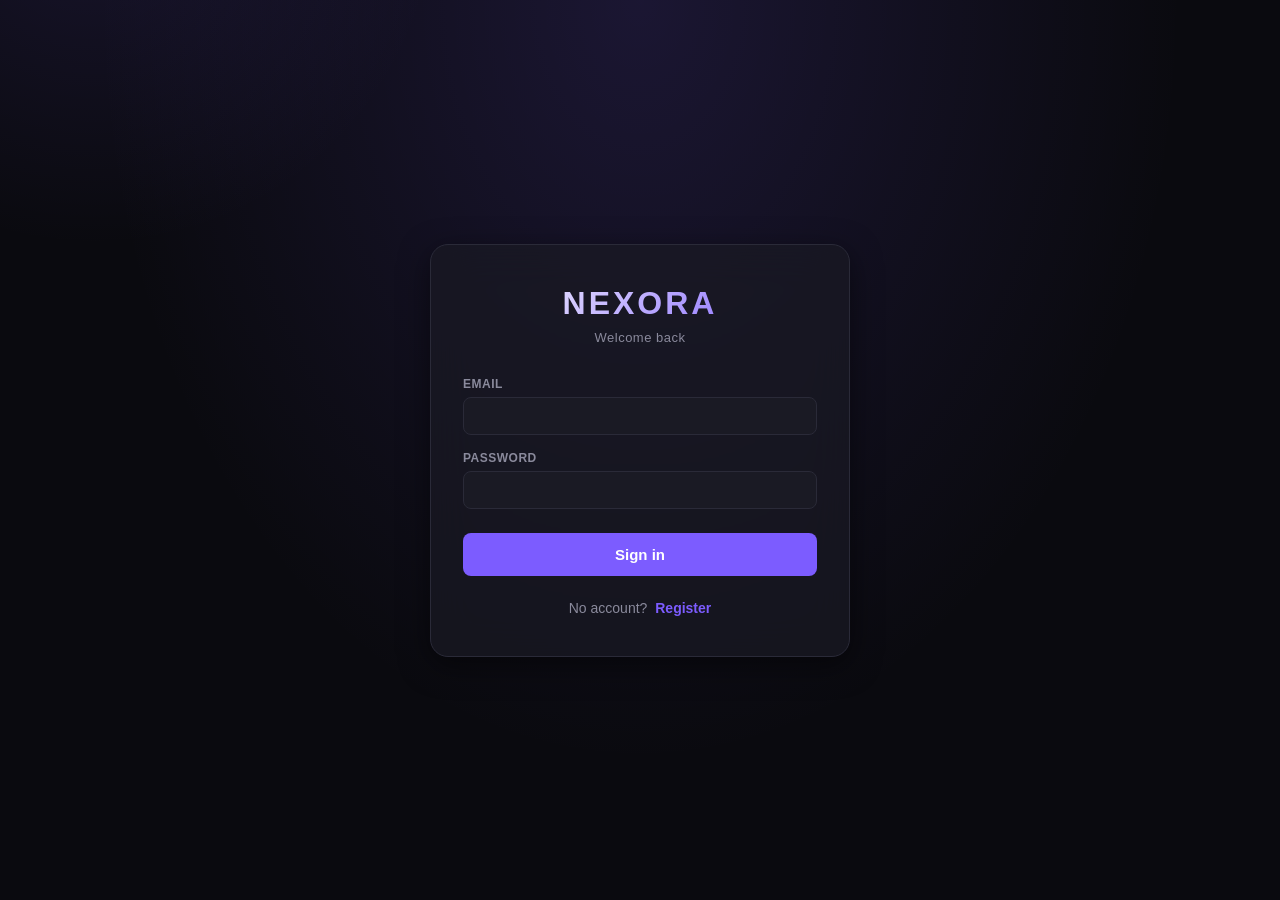
==== login.html @ d71173eb "Create login.html" ====
<!DOCTYPE html>
<html lang="en" data-theme="dark">
<head>
  <meta charset="UTF-8">
  <meta name="viewport" content="width=device-width, initial-scale=1.0">
  <title>Sign in — NEXORA</title>
  <link rel="stylesheet" href="css/global.css">
  <link rel="stylesheet" href="css/auth.css">
</head>
<body>
  <div class="auth-page">
    <div id="login-card" class="auth-card">
      <div class="auth-logo">
        <div class="auth-logo-text">NEXORA</div>
      </div>
      <div class="auth-tagline">Welcome back</div>

      <form id="login-form" class="auth-form" autocomplete="on">
        <div class="form-group">
          <label class="form-label" for="login-email">Email</label>
          <input id="login-email" name="email" type="email" required autocomplete="email">
        </div>
        <div class="form-group">
          <label class="form-label" for="login-password">Password</label>
          <input id="login-password" name="password" type="password" required autocomplete="current-password">
        </div>
        <div class="auth-error" id="auth-error"></div>
        <button type="submit" class="btn btn-primary auth-submit">Sign in</button>
      </form>

      <div class="auth-switch">
        No account? <a href="register.html">Register</a>
      </div>
    </div>

    <div id="mfa-card" class="auth-card hidden">
      <div class="auth-logo">
        <div class="auth-logo-text">NEXORA</div>
      </div>
      <div class="auth-tagline">Two-factor authentication</div>

      <form id="mfa-form" class="auth-form">
        <div class="form-group">
          <label class="form-label" for="mfa-code">6-digit code from your app</label>
          <input id="mfa-code" name="code" class="mfa-code-input" maxlength="6" inputmode="numeric" placeholder="000000" required autofocus>
        </div>
        <div class="auth-error" id="mfa-error"></div>
        <button type="submit" class="btn btn-primary auth-submit">Verify</button>
      </form>
    </div>
  </div>

  <script type="module" src="js/auth-page.js"></script>
</body>
</html>
---- css/global.css ----
:root {
  --bg-0: #0a0a0f;
  --bg-1: #12121a;
  --bg-2: #1a1a24;
  --bg-3: #23232f;
  --border: #2a2a38;
  --border-light: #35354a;
  --text-0: #ffffff;
  --text-1: #c9c9d6;
  --text-2: #8a8a9c;
  --text-3: #5a5a70;
  --accent: #7c5cff;
  --accent-hover: #9375ff;
  --accent-dim: rgba(124, 92, 255, 0.15);
  --success: #3ddc84;
  --error: #ff5a6e;
  --warning: #ffb547;
  --info: #4da6ff;
  --radius-sm: 8px;
  --radius: 12px;
  --radius-lg: 18px;
  --shadow-sm: 0 2px 8px rgba(0,0,0,0.3);
  --shadow: 0 8px 30px rgba(0,0,0,0.5);
  --shadow-glow: 0 0 30px rgba(124,92,255,0.35);
  --transition: 0.2s cubic-bezier(0.4, 0, 0.2, 1);
  --font: -apple-system, BlinkMacSystemFont, "Segoe UI", Roboto, "Helvetica Neue", Arial, sans-serif;
  --font-mono: "SF Mono", Monaco, "Cascadia Code", Consolas, monospace;
}

[data-theme="light"] {
  --bg-0: #f5f5fa;
  --bg-1: #ffffff;
  --bg-2: #f0f0f5;
  --bg-3: #e4e4ec;
  --border: #e0e0ea;
  --border-light: #d0d0dc;
  --text-0: #0a0a0f;
  --text-1: #2a2a38;
  --text-2: #6a6a7c;
  --text-3: #9a9aac;
  --shadow: 0 8px 30px rgba(0,0,0,0.08);
}

* {
  box-sizing: border-box;
  margin: 0;
  padding: 0;
}

html, body {
  height: 100%;
  font-family: var(--font);
  background: var(--bg-0);
  color: var(--text-1);
  -webkit-font-smoothing: antialiased;
  overflow: hidden;
}

body {
  transition: background var(--transition), color var(--transition);
}

a {
  color: var(--accent);
  text-decoration: none;
  transition: color var(--transition);
}
a:hover { color: var(--accent-hover); }

button {
  font-family: inherit;
  cursor: pointer;
  border: none;
  background: none;
  color: inherit;
  font-size: inherit;
}

input, textarea, select {
  font-family: inherit;
  font-size: 14px;
  color: var(--text-0);
  background: var(--bg-2);
  border: 1px solid var(--border);
  border-radius: var(--radius-sm);
  padding: 10px 14px;
  outline: none;
  transition: border-color var(--transition), background var(--transition), box-shadow var(--transition);
  width: 100%;
}

input:focus, textarea:focus, select:focus {
  border-color: var(--accent);
  box-shadow: 0 0 0 3px var(--accent-dim);
}

input::placeholder, textarea::placeholder {
  color: var(--text-3);
}

::-webkit-scrollbar { width: 8px; height: 8px; }
::-webkit-scrollbar-track { background: transparent; }
::-webkit-scrollbar-thumb {
  background: var(--border-light);
  border-radius: 4px;
}
::-webkit-scrollbar-thumb:hover { background: var(--text-3); }

/* ============ Buttons ============ */
.btn {
  display: inline-flex;
  align-items: center;
  justify-content: center;
  gap: 8px;
  padding: 10px 18px;
  border-radius: var(--radius-sm);
  font-weight: 500;
  font-size: 14px;
  transition: all var(--transition);
  white-space: nowrap;
  user-select: none;
  border: 1px solid transparent;
}

.btn-primary {
  background: var(--accent);
  color: #fff;
}
.btn-primary:hover:not(:disabled) {
  background: var(--accent-hover);
  box-shadow: var(--shadow-glow);
  transform: translateY(-1px);
}
.btn-primary:active:not(:disabled) { transform: translateY(0); }

.btn-ghost {
  background: transparent;
  color: var(--text-1);
  border-color: var(--border);
}
.btn-ghost:hover:not(:disabled) {
  background: var(--bg-2);
  border-color: var(--border-light);
  color: var(--text-0);
}

.btn-danger {
  background: transparent;
  color: var(--error);
  border-color: rgba(255,90,110,0.3);
}
.btn-danger:hover:not(:disabled) {
  background: rgba(255,90,110,0.1);
  border-color: var(--error);
}

.btn:disabled {
  opacity: 0.5;
  cursor: not-allowed;
}

.btn-icon {
  padding: 8px;
  width: 36px;
  height: 36px;
  border-radius: var(--radius-sm);
}

/* ============ Toast ============ */
#toast-container {
  position: fixed;
  top: 20px;
  right: 20px;
  z-index: 10000;
  display: flex;
  flex-direction: column;
  gap: 10px;
  max-width: 360px;
}

.toast {
  background: var(--bg-2);
  border: 1px solid var(--border-light);
  border-left: 3px solid var(--accent);
  padding: 14px 18px;
  border-radius: var(--radius);
  box-shadow: var(--shadow);
  font-size: 14px;
  color: var(--text-0);
  animation: slideInRight 0.3s cubic-bezier(0.4, 0, 0.2, 1);
  display: flex;
  gap: 12px;
  align-items: flex-start;
}
.toast.removing { animation: slideOutRight 0.3s forwards; }
.toast.success { border-left-color: var(--success); }
.toast.error { border-left-color: var(--error); }
.toast.warning { border-left-color: var(--warning); }
.toast.info { border-left-color: var(--info); }

.toast-icon {
  font-size: 18px;
  line-height: 1;
  flex-shrink: 0;
}
.toast.success .toast-icon { color: var(--success); }
.toast.error .toast-icon { color: var(--error); }
.toast.warning .toast-icon { color: var(--warning); }
.toast.info .toast-icon { color: var(--info); }

.toast-body { flex: 1; }
.toast-title { font-weight: 600; margin-bottom: 2px; }
.toast-msg { color: var(--text-2); font-size: 13px; }

@keyframes slideInRight {
  from { transform: translateX(120%); opacity: 0; }
  to { transform: translateX(0); opacity: 1; }
}
@keyframes slideOutRight {
  from { transform: translateX(0); opacity: 1; }
  to { transform: translateX(120%); opacity: 0; }
}

/* ============ Modal ============ */
.modal-backdrop {
  position: fixed;
  inset: 0;
  background: rgba(0,0,0,0.7);
  backdrop-filter: blur(6px);
  -webkit-backdrop-filter: blur(6px);
  display: flex;
  align-items: center;
  justify-content: center;
  z-index: 9000;
  animation: fadeIn 0.2s;
  padding: 20px;
}

.modal {
  background: var(--bg-1);
  border: 1px solid var(--border);
  border-radius: var(--radius-lg);
  box-shadow: var(--shadow);
  max-width: 480px;
  width: 100%;
  max-height: 90vh;
  overflow-y: auto;
  animation: scaleIn 0.25s cubic-bezier(0.4, 0, 0.2, 1);
}

.modal-header {
  display: flex;
  justify-content: space-between;
  align-items: center;
  padding: 20px 24px;
  border-bottom: 1px solid var(--border);
}
.modal-title { font-size: 16px; font-weight: 600; color: var(--text-0); }
.modal-close {
  color: var(--text-2);
  font-size: 22px;
  line-height: 1;
  padding: 4px 8px;
  border-radius: 6px;
  transition: all var(--transition);
}
.modal-close:hover { background: var(--bg-2); color: var(--text-0); }
.modal-body { padding: 24px; }
.modal-footer {
  display: flex;
  gap: 10px;
  justify-content: flex-end;
  padding: 16px 24px;
  border-top: 1px solid var(--border);
}

@keyframes fadeIn { from { opacity: 0; } to { opacity: 1; } }
@keyframes scaleIn {
  from { transform: scale(0.95); opacity: 0; }
  to { transform: scale(1); opacity: 1; }
}

/* ============ Avatar ============ */
.avatar {
  border-radius: 50%;
  background: linear-gradient(135deg, var(--accent), #4d3fbf);
  color: #fff;
  display: flex;
  align-items: center;
  justify-content: center;
  font-weight: 600;
  overflow: hidden;
  flex-shrink: 0;
  user-select: none;
}
.avatar img { width: 100%; height: 100%; object-fit: cover; }

.avatar-sm { width: 32px; height: 32px; font-size: 13px; }
.avatar-md { width: 44px; height: 44px; font-size: 16px; }
.avatar-lg { width: 72px; height: 72px; font-size: 26px; }
.avatar-xl { width: 120px; height: 120px; font-size: 44px; }

/* ============ Misc ============ */
.spinner {
  width: 18px;
  height: 18px;
  border: 2px solid var(--border-light);
  border-top-color: var(--accent);
  border-radius: 50%;
  animation: spin 0.8s linear infinite;
  display: inline-block;
}
@keyframes spin { to { transform: rotate(360deg); } }

.hidden { display: none !important; }

.online-dot {
  width: 10px;
  height: 10px;
  border-radius: 50%;
  background: var(--text-3);
  border: 2px solid var(--bg-1);
}
.online-dot.online { background: var(--success); box-shadow: 0 0 8px rgba(61,220,132,0.6); }
---- css/auth.css ----
.auth-page {
  min-height: 100vh;
  display: flex;
  align-items: center;
  justify-content: center;
  padding: 20px;
  background: radial-gradient(ellipse at top, rgba(124,92,255,0.15), transparent 60%), var(--bg-0);
  position: relative;
  overflow-y: auto;
}

.auth-page::before {
  content: '';
  position: absolute;
  top: -50%;
  left: -20%;
  width: 700px;
  height: 700px;
  background: radial-gradient(circle, rgba(124,92,255,0.12), transparent 70%);
  border-radius: 50%;
  animation: pulse 8s ease-in-out infinite;
  pointer-events: none;
}

@keyframes pulse {
  0%, 100% { transform: scale(1); opacity: 0.6; }
  50% { transform: scale(1.15); opacity: 0.9; }
}

.auth-card {
  width: 100%;
  max-width: 420px;
  background: rgba(26,26,36,0.7);
  backdrop-filter: blur(20px);
  -webkit-backdrop-filter: blur(20px);
  border: 1px solid var(--border);
  border-radius: var(--radius-lg);
  padding: 40px 32px;
  box-shadow: var(--shadow);
  animation: scaleIn 0.4s cubic-bezier(0.4, 0, 0.2, 1);
  position: relative;
  z-index: 1;
}

.auth-logo {
  text-align: center;
  margin-bottom: 8px;
}
.auth-logo-text {
  font-size: 32px;
  font-weight: 700;
  letter-spacing: 3px;
  background: linear-gradient(135deg, #fff 0%, var(--accent) 100%);
  -webkit-background-clip: text;
  -webkit-text-fill-color: transparent;
  background-clip: text;
}
.auth-tagline {
  text-align: center;
  color: var(--text-2);
  font-size: 13px;
  margin-bottom: 32px;
  letter-spacing: 0.5px;
}

.auth-form { display: flex; flex-direction: column; gap: 16px; }

.form-group { display: flex; flex-direction: column; gap: 6px; }
.form-label {
  font-size: 12px;
  font-weight: 600;
  color: var(--text-2);
  text-transform: uppercase;
  letter-spacing: 0.5px;
}
.form-hint { font-size: 12px; color: var(--text-3); }

.auth-submit {
  margin-top: 8px;
  padding: 12px;
  font-size: 15px;
  font-weight: 600;
}

.auth-switch {
  text-align: center;
  margin-top: 24px;
  font-size: 14px;
  color: var(--text-2);
}
.auth-switch a { font-weight: 600; margin-left: 4px; }

.auth-error {
  background: rgba(255,90,110,0.1);
  border: 1px solid rgba(255,90,110,0.3);
  color: var(--error);
  padding: 10px 14px;
  border-radius: var(--radius-sm);
  font-size: 13px;
  display: none;
}
.auth-error.show { display: block; animation: shake 0.4s; }

@keyframes shake {
  0%, 100% { transform: translateX(0); }
  25% { transform: translateX(-6px); }
  75% { transform: translateX(6px); }
}

/* 2FA verify */
.mfa-code-input {
  font-size: 24px;
  letter-spacing: 8px;
  text-align: center;
  font-family: var(--font-mono);
  padding: 14px;
}

.qr-container {
  display: flex;
  justify-content: center;
  padding: 20px;
  background: #fff;
  border-radius: var(--radius);
  margin: 16px 0;
}
.qr-container img, .qr-container svg { max-width: 220px; }
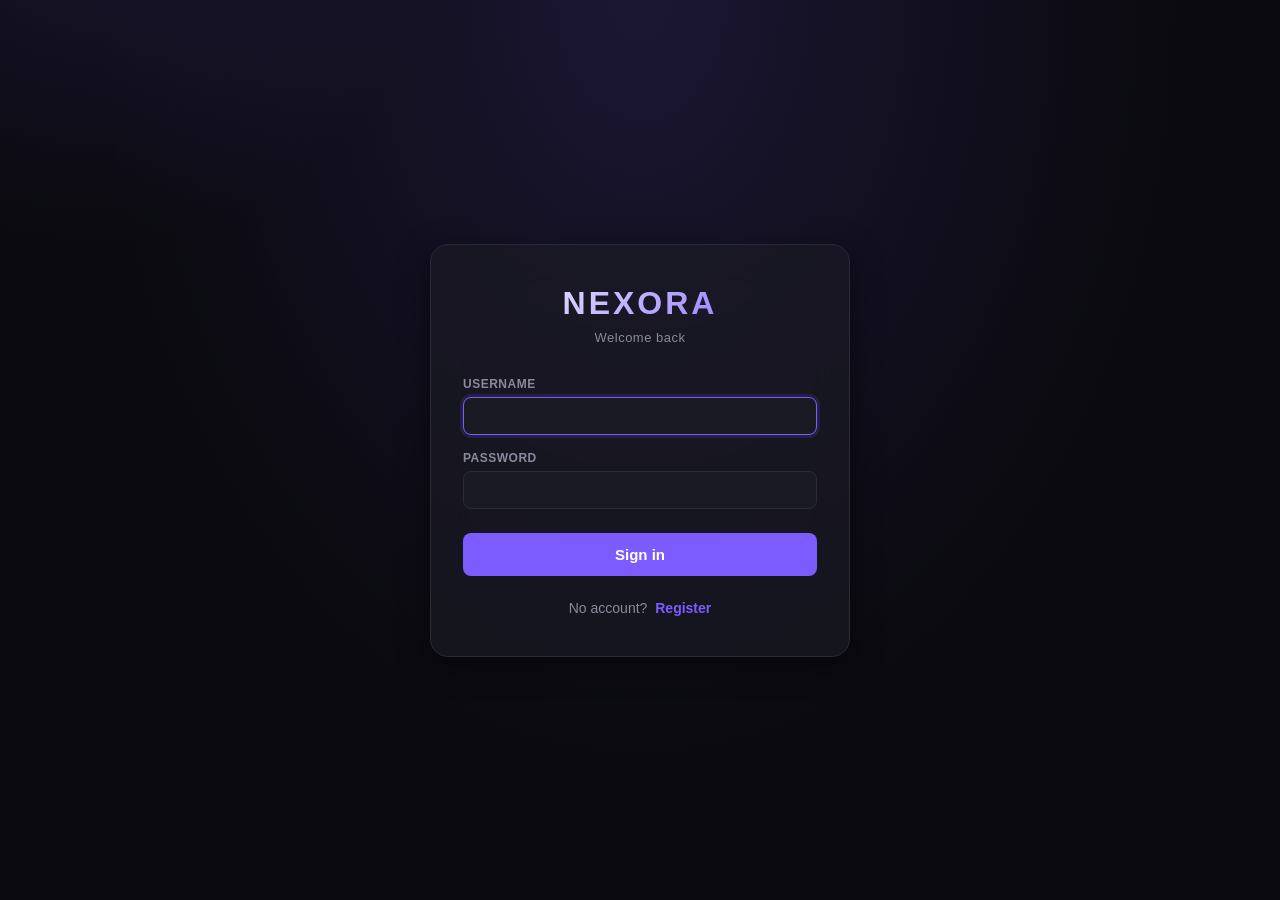
==== commit ae30a96a: "Update login.html" ====
--- a/login.html
+++ b/login.html
@@ -17,12 +17,14 @@
 
       <form id="login-form" class="auth-form" autocomplete="on">
         <div class="form-group">
-          <label class="form-label" for="login-email">Email</label>
-          <input id="login-email" name="email" type="email" required autocomplete="email">
+          <label class="form-label" for="login-username">Username</label>
+          <input id="login-username" name="username" type="text" required
+                 autocomplete="username" autofocus>
         </div>
         <div class="form-group">
           <label class="form-label" for="login-password">Password</label>
-          <input id="login-password" name="password" type="password" required autocomplete="current-password">
+          <input id="login-password" name="password" type="password" required
+                 autocomplete="current-password">
         </div>
         <div class="auth-error" id="auth-error"></div>
         <button type="submit" class="btn btn-primary auth-submit">Sign in</button>
@@ -42,7 +44,8 @@
       <form id="mfa-form" class="auth-form">
         <div class="form-group">
           <label class="form-label" for="mfa-code">6-digit code from your app</label>
-          <input id="mfa-code" name="code" class="mfa-code-input" maxlength="6" inputmode="numeric" placeholder="000000" required autofocus>
+          <input id="mfa-code" name="code" class="mfa-code-input" maxlength="6"
+                 inputmode="numeric" placeholder="000000" required autofocus>
         </div>
         <div class="auth-error" id="mfa-error"></div>
         <button type="submit" class="btn btn-primary auth-submit">Verify</button>
